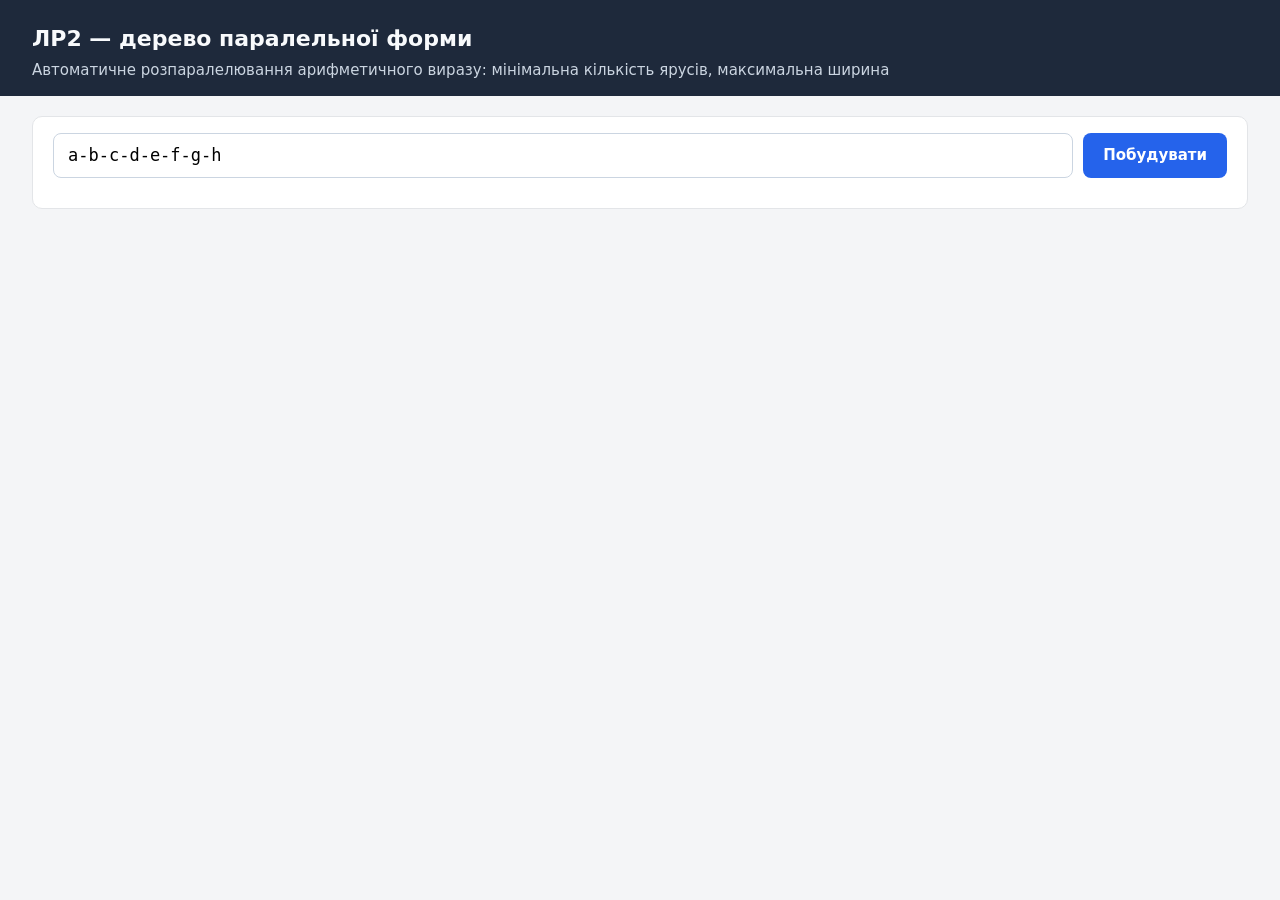
==== Pzks.Web/wwwroot/index.html @ 83dad5c4 "Lab-2" ====
<!DOCTYPE html>
<html lang="uk">
<head>
    <meta charset="utf-8">
    <meta name="viewport" content="width=device-width, initial-scale=1">
    <title>ПЗКС · ЛР2 — дерево паралельної форми</title>
    <link rel="stylesheet" href="styles.css">
</head>
<body>
<header>
    <h1>ЛР2 — дерево паралельної форми</h1>
    <p>Автоматичне розпаралелювання арифметичного виразу: мінімальна кількість ярусів, максимальна ширина</p>
</header>

<main>
    <section class="card input-card">
        <form id="form" autocomplete="off">
            <input id="expression" type="text" spellcheck="false"
                   placeholder="Введіть вираз, наприклад a-b-c-d-e-f-g-h">
            <button type="submit">Побудувати</button>
        </form>
        <div id="samples" class="samples"></div>
    </section>

    <section id="result" hidden>
        <div id="status" class="card status"></div>

        <div id="lr1" class="card" hidden>
            <h2>Помилки ЛР1</h2>
            <div id="lr1-expression" class="expression-line"></div>
            <ol id="lr1-errors" class="errors"></ol>
            <div id="lr1-correction"></div>
        </div>

        <div id="metrics" class="metrics" hidden></div>

        <div id="forms" class="card" hidden>
            <div class="form-row"><span class="label">Вихідний вираз</span><code id="source-infix"></code></div>
            <div id="simplified-row" class="form-row"><span class="label">Після розкриття дужок і спрощення</span><code id="simplified"></code></div>
            <div id="parallel-row" class="form-row"><span class="label">Паралельна форма</span><code id="parallel-infix" class="accent"></code></div>
        </div>

        <div id="steps-card" class="card" hidden>
            <h2>Перетворення</h2>
            <ol id="steps" class="steps"></ol>
        </div>

        <div id="zero-card" class="card danger" hidden>
            <h2>Недопустимі операції — ділення на 0</h2>
            <ol id="zero-errors" class="errors"></ol>
            <p>Дерево паралельної форми не будується, доки вираз містить ділення на 0.</p>
        </div>

        <div id="trees" class="trees" hidden>
            <div class="card tree-card">
                <div class="tree-head">
                    <h2>Послідовне дерево (ЛР1) <span id="source-tiers" class="muted"></span></h2>
                    <div class="tree-buttons">
                        <button type="button" class="small" data-download="source" data-format="png">PNG</button>
                        <button type="button" class="small" data-download="source" data-format="svg">SVG</button>
                    </div>
                </div>
                <div id="source-svg" class="tree-scroll"></div>
            </div>
            <div class="card tree-card">
                <div class="tree-head">
                    <h2>Дерево паралельної форми (ЛР2) <span id="parallel-tiers" class="muted"></span></h2>
                    <div class="tree-buttons">
                        <button type="button" class="small" data-download="parallel" data-format="png">PNG</button>
                        <button type="button" class="small" data-download="parallel" data-format="svg">SVG</button>
                    </div>
                </div>
                <div id="parallel-svg" class="tree-scroll"></div>
            </div>
        </div>

        <div id="levels-card" class="card" hidden>
            <h2>Операції по ярусах</h2>
            <p class="muted">Операції одного ярусу виконуються одночасно; [n] — результат операції n.</p>
            <table id="levels" class="levels"></table>
        </div>
    </section>
</main>

<script src="app.js"></script>
</body>
</html>
---- Pzks.Web/wwwroot/styles.css ----
:root {
    --bg: #f4f5f7;
    --card: #ffffff;
    --text: #1f2328;
    --muted: #6b7280;
    --border: #e3e5e8;
    --accent: #2563eb;
    --green: #16a34a;
    --green-bg: #dcfce7;
    --yellow: #a16207;
    --yellow-bg: #fef3c7;
    --blue: #1d4ed8;
    --blue-bg: #dbeafe;
    --red: #dc2626;
    --red-bg: #fee2e2;
    --purple: #9333ea;
}

* { box-sizing: border-box; }

[hidden] { display: none !important; }

body {
    margin: 0;
    background: var(--bg);
    color: var(--text);
    font: 15px/1.5 "Segoe UI", system-ui, sans-serif;
}

header {
    padding: 22px 32px 14px;
    background: #1e293b;
    color: #f8fafc;
}
header h1 { margin: 0; font-size: 22px; font-weight: 600; }
header p { margin: 4px 0 0; color: #cbd5e1; }

main { max-width: 1500px; margin: 0 auto; padding: 20px 32px 40px; }

.card {
    background: var(--card);
    border: 1px solid var(--border);
    border-radius: 10px;
    padding: 16px 20px;
    margin-bottom: 16px;
}
.card h2 { margin: 0 0 10px; font-size: 16px; font-weight: 600; }

.muted { color: var(--muted); font-weight: 400; }

form { display: flex; gap: 10px; }
#expression {
    flex: 1;
    padding: 10px 14px;
    font: 17px/1.4 Consolas, "Cascadia Mono", monospace;
    border: 1px solid #cbd5e1;
    border-radius: 8px;
}
#expression:focus { outline: 2px solid var(--accent); border-color: transparent; }

button {
    padding: 10px 20px;
    border: 0;
    border-radius: 8px;
    background: var(--accent);
    color: white;
    font: inherit;
    font-weight: 600;
    cursor: pointer;
}
button:hover { filter: brightness(1.1); }
button.small {
    padding: 3px 10px;
    font-size: 12px;
    background: #e2e8f0;
    color: var(--text);
}

.samples { display: flex; flex-wrap: wrap; gap: 14px 22px; margin-top: 14px; }
.sample-group { display: flex; align-items: center; gap: 6px; flex-wrap: wrap; }
.sample-group .group-title { font-size: 12px; color: var(--muted); margin-right: 2px; }
.chip {
    padding: 3px 10px;
    border-radius: 999px;
    font-size: 13px;
    font-weight: 600;
    cursor: pointer;
    border: 1px solid transparent;
    background: #e2e8f0;
    color: var(--text);
}
.chip:hover { border-color: currentColor; }
.chip.mandatory { background: var(--green-bg); color: var(--green); }
.chip.brackets { background: var(--yellow-bg); color: var(--yellow); }
.chip.constants { background: var(--blue-bg); color: var(--blue); }
.chip.simplification { background: var(--red-bg); color: var(--red); }

.status { font-weight: 600; }
.status.ok { border-left: 5px solid var(--green); }
.status.bad { border-left: 5px solid var(--red); }

.metrics {
    display: grid;
    grid-template-columns: repeat(auto-fit, minmax(170px, 1fr));
    gap: 12px;
    margin-bottom: 16px;
}
.metric {
    background: var(--card);
    border: 1px solid var(--border);
    border-radius: 10px;
    padding: 12px 16px;
}
.metric .name { font-size: 12px; color: var(--muted); text-transform: uppercase; letter-spacing: .04em; }
.metric .value { font-size: 24px; font-weight: 600; }
.metric .value .arrow { color: var(--muted); font-weight: 400; margin: 0 6px; }
.metric .value .after { color: var(--green); }
.metric .hint { font-size: 12px; color: var(--muted); }

.form-row { display: flex; gap: 14px; align-items: baseline; padding: 4px 0; flex-wrap: wrap; }
.form-row .label { width: 290px; color: var(--muted); flex-shrink: 0; }
code {
    font: 15px Consolas, "Cascadia Mono", monospace;
    background: #f1f5f9;
    padding: 2px 8px;
    border-radius: 5px;
    word-break: break-all;
}
code.accent { background: var(--green-bg); color: #14532d; font-weight: 600; }

.steps { margin: 0; padding-left: 26px; }
.steps li { padding: 3px 0; }
.badge {
    display: inline-block;
    min-width: 118px;
    padding: 1px 8px;
    margin-right: 8px;
    border-radius: 5px;
    font-size: 12px;
    font-weight: 600;
    text-align: center;
}
.badge.brackets { background: var(--yellow-bg); color: var(--yellow); }
.badge.simplification, .badge.constants { background: var(--blue-bg); color: var(--blue); }
.badge.regrouping { background: var(--green-bg); color: var(--green); }

.danger { border-left: 5px solid var(--red); }
.danger h2, .danger li { color: var(--red); }

.errors { margin: 8px 0 0; padding-left: 26px; }
.errors .lexical { color: var(--purple); }
.errors .syntax { color: var(--red); }

.expression-line {
    font: 17px Consolas, "Cascadia Mono", monospace;
    white-space: pre;
    overflow-x: auto;
    padding: 6px 0;
}
.expression-line .lexical { color: white; background: var(--purple); border-radius: 2px; }
.expression-line .syntax { color: white; background: var(--red); border-radius: 2px; }
.expression-line .ruler { color: #9ca3af; font-size: 12px; }

.correction { margin-top: 10px; display: flex; gap: 10px; align-items: center; flex-wrap: wrap; }

.trees {
    display: grid;
    grid-template-columns: 1fr;
    gap: 16px;
    margin-bottom: 16px;
}
.trees .card { margin-bottom: 0; }
.tree-head { display: flex; justify-content: space-between; align-items: baseline; gap: 10px; }
.tree-buttons { display: flex; gap: 6px; }
.tree-scroll { overflow-x: auto; padding-top: 6px; }
.tree-scroll svg { display: block; max-width: 100%; height: auto; margin: 0 auto; }
.tree-scroll svg .node { cursor: help; }
.tree-scroll svg .node:hover ellipse { fill: #dbeafe; stroke: var(--accent); }

.levels { border-collapse: collapse; width: 100%; }
.levels th, .levels td { border-top: 1px solid var(--border); padding: 7px 10px; text-align: left; vertical-align: top; }
.levels th { width: 130px; white-space: nowrap; font-weight: 600; }
.op {
    display: inline-block;
    margin: 2px 6px 2px 0;
    padding: 2px 8px;
    border-radius: 5px;
    background: #f1f5f9;
    font: 14px Consolas, "Cascadia Mono", monospace;
}
.op b { color: var(--accent); }
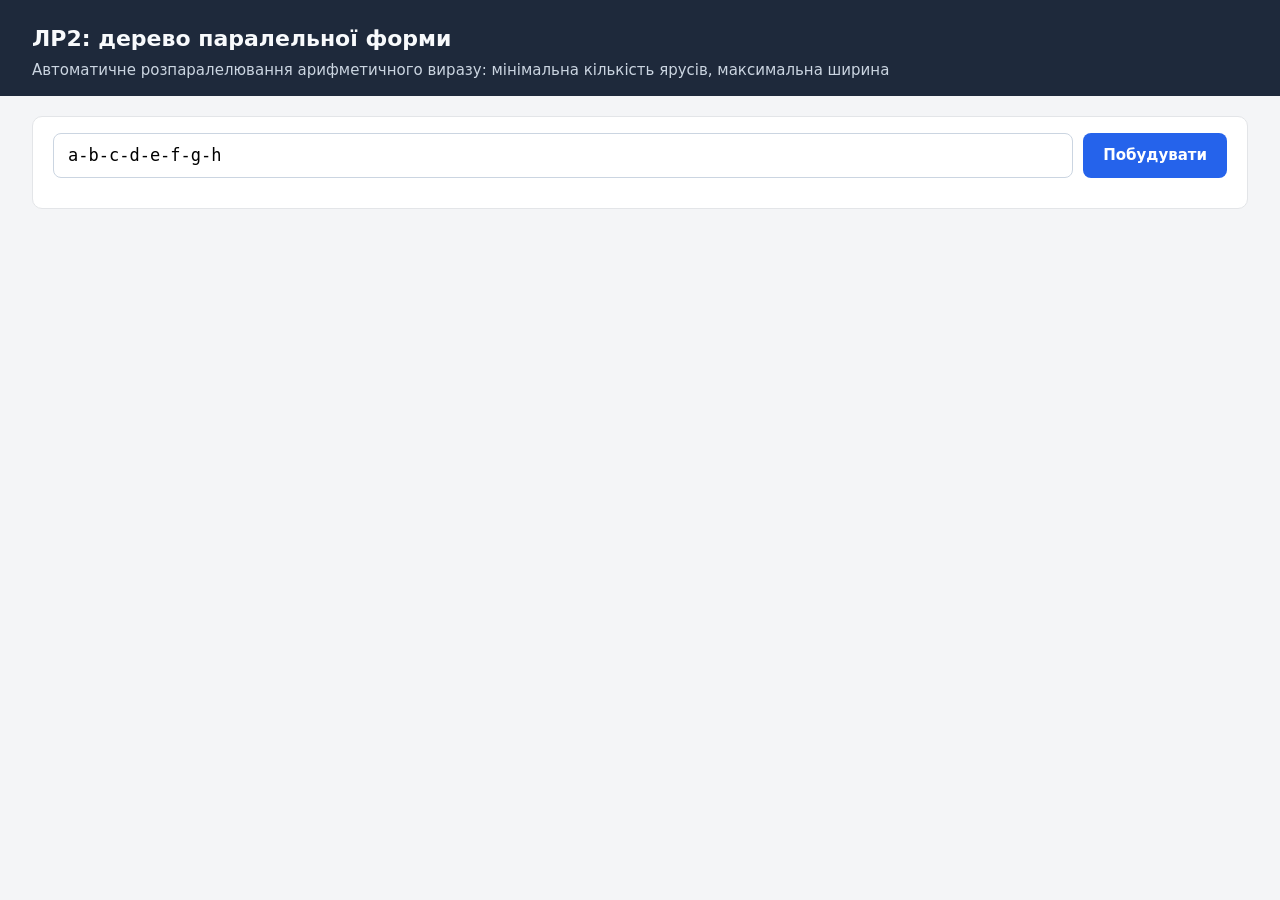
==== commit bd801620: "Lab-2 update" ====
--- a/Pzks.Web/wwwroot/index.html
+++ b/Pzks.Web/wwwroot/index.html
@@ -3,12 +3,12 @@
 <head>
     <meta charset="utf-8">
     <meta name="viewport" content="width=device-width, initial-scale=1">
-    <title>ПЗКС · ЛР2 — дерево паралельної форми</title>
+    <title>ПЗКС · ЛР2: дерево паралельної форми</title>
     <link rel="stylesheet" href="styles.css">
 </head>
 <body>
 <header>
-    <h1>ЛР2 — дерево паралельної форми</h1>
+    <h1>ЛР2: дерево паралельної форми</h1>
     <p>Автоматичне розпаралелювання арифметичного виразу: мінімальна кількість ярусів, максимальна ширина</p>
 </header>
 
@@ -51,27 +51,15 @@
             <p>Дерево паралельної форми не будується, доки вираз містить ділення на 0.</p>
         </div>
 
-        <div id="trees" class="trees" hidden>
-            <div class="card tree-card">
-                <div class="tree-head">
-                    <h2>Послідовне дерево (ЛР1) <span id="source-tiers" class="muted"></span></h2>
-                    <div class="tree-buttons">
-                        <button type="button" class="small" data-download="source" data-format="png">PNG</button>
-                        <button type="button" class="small" data-download="source" data-format="svg">SVG</button>
-                    </div>
+        <div id="parallel-card" class="card tree-card" hidden>
+            <div class="tree-head">
+                <h2>Дерево паралельної форми <span id="parallel-tiers" class="muted"></span></h2>
+                <div class="tree-buttons">
+                    <button type="button" class="small" data-download="parallel" data-format="png">PNG</button>
+                    <button type="button" class="small" data-download="parallel" data-format="svg">SVG</button>
                 </div>
-                <div id="source-svg" class="tree-scroll"></div>
             </div>
-            <div class="card tree-card">
-                <div class="tree-head">
-                    <h2>Дерево паралельної форми (ЛР2) <span id="parallel-tiers" class="muted"></span></h2>
-                    <div class="tree-buttons">
-                        <button type="button" class="small" data-download="parallel" data-format="png">PNG</button>
-                        <button type="button" class="small" data-download="parallel" data-format="svg">SVG</button>
-                    </div>
-                </div>
-                <div id="parallel-svg" class="tree-scroll"></div>
-            </div>
+            <div id="parallel-svg" class="tree-scroll"></div>
         </div>
 
         <div id="levels-card" class="card" hidden>
@@ -79,6 +67,17 @@
             <p class="muted">Операції одного ярусу виконуються одночасно; [n] — результат операції n.</p>
             <table id="levels" class="levels"></table>
         </div>
+
+        <div id="source-card" class="card tree-card" hidden>
+            <div class="tree-head">
+                <h2>Для порівняння: послідовне дерево з ЛР1 <span id="source-tiers" class="muted"></span></h2>
+                <div class="tree-buttons">
+                    <button type="button" class="small" data-download="source" data-format="png">PNG</button>
+                    <button type="button" class="small" data-download="source" data-format="svg">SVG</button>
+                </div>
+            </div>
+            <div id="source-svg" class="tree-scroll"></div>
+        </div>
     </section>
 </main>
 
--- a/Pzks.Web/wwwroot/styles.css
+++ b/Pzks.Web/wwwroot/styles.css
@@ -163,13 +163,6 @@
 
 .correction { margin-top: 10px; display: flex; gap: 10px; align-items: center; flex-wrap: wrap; }
 
-.trees {
-    display: grid;
-    grid-template-columns: 1fr;
-    gap: 16px;
-    margin-bottom: 16px;
-}
-.trees .card { margin-bottom: 0; }
 .tree-head { display: flex; justify-content: space-between; align-items: baseline; gap: 10px; }
 .tree-buttons { display: flex; gap: 6px; }
 .tree-scroll { overflow-x: auto; padding-top: 6px; }
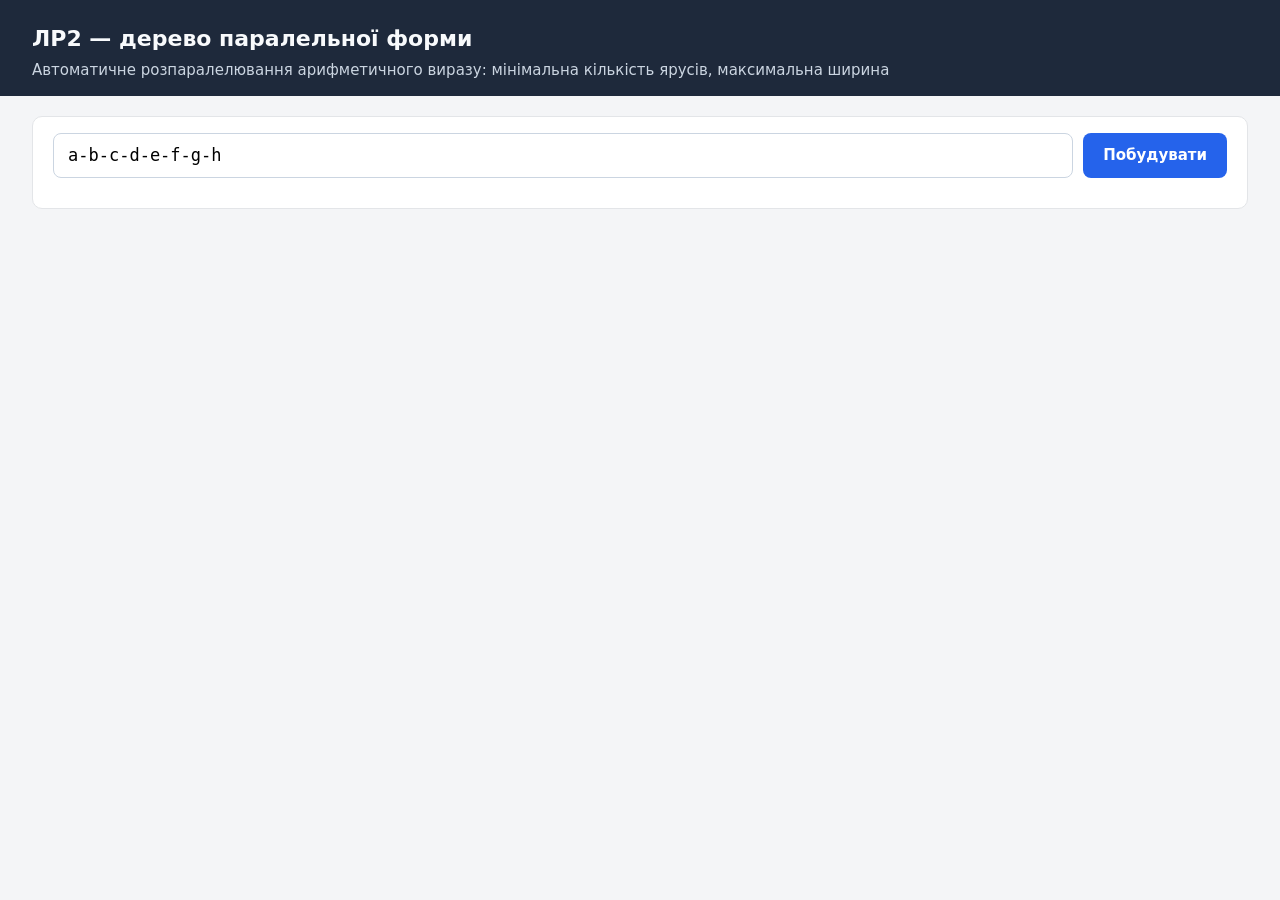
==== commit ecd9ca29: "Lab-2 update" ====
--- a/Pzks.Web/wwwroot/index.html
+++ b/Pzks.Web/wwwroot/index.html
@@ -8,7 +8,7 @@
 </head>
 <body>
 <header>
-    <h1>ЛР2: дерево паралельної форми</h1>
+    <h1>ЛР2 — дерево паралельної форми</h1>
     <p>Автоматичне розпаралелювання арифметичного виразу: мінімальна кількість ярусів, максимальна ширина</p>
 </header>
 
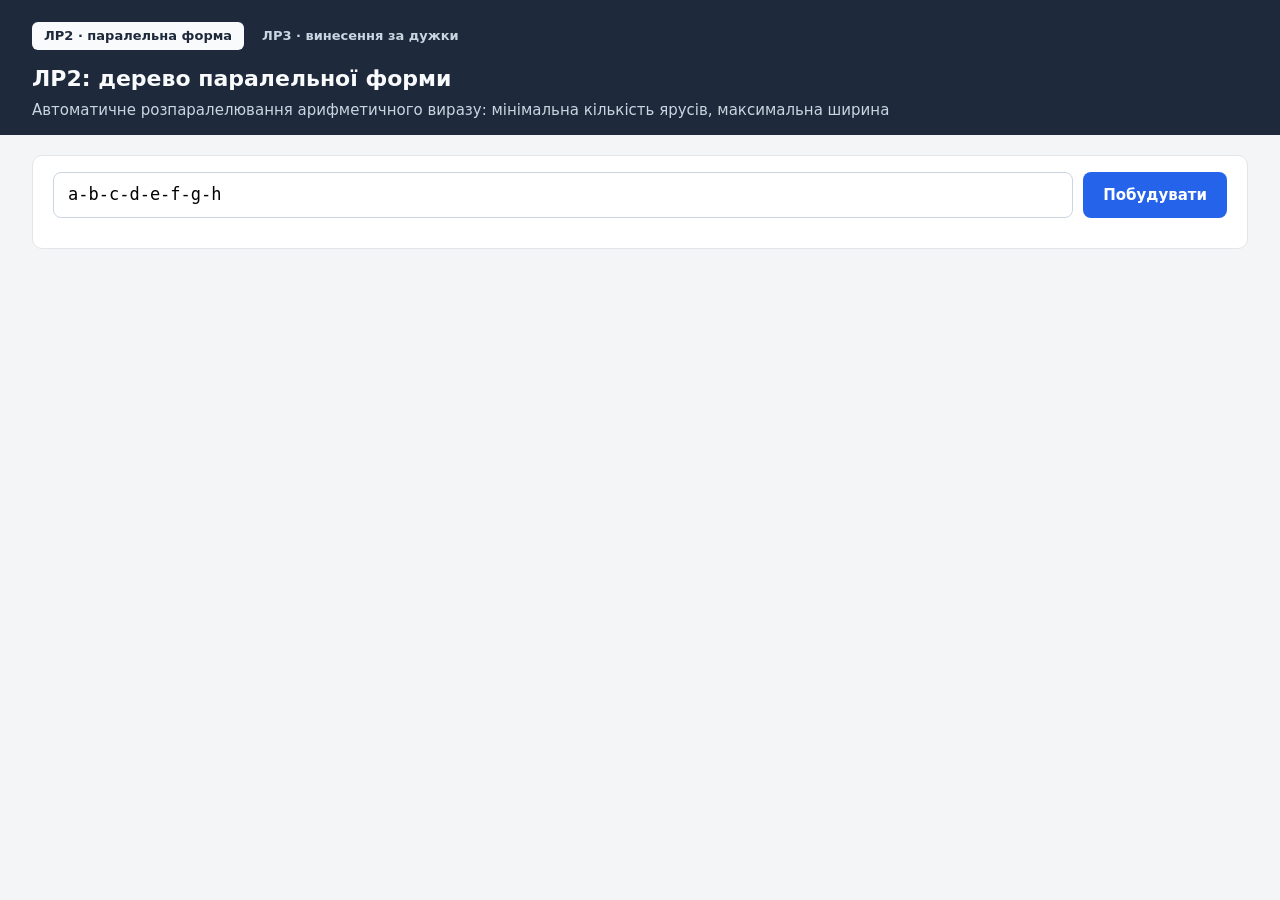
==== commit b77dfa9a: "Lab-3" ====
--- a/Pzks.Web/wwwroot/index.html
+++ b/Pzks.Web/wwwroot/index.html
@@ -8,7 +8,11 @@
 </head>
 <body>
 <header>
-    <h1>ЛР2 — дерево паралельної форми</h1>
+    <nav class="tabs">
+        <a href="index.html" class="active">ЛР2 · паралельна форма</a>
+        <a href="lab3.html">ЛР3 · винесення за дужки</a>
+    </nav>
+    <h1>ЛР2: дерево паралельної форми</h1>
     <p>Автоматичне розпаралелювання арифметичного виразу: мінімальна кількість ярусів, максимальна ширина</p>
 </header>
 
@@ -81,6 +85,7 @@
     </section>
 </main>
 
+<script src="common.js"></script>
 <script src="app.js"></script>
 </body>
 </html>
--- a/Pzks.Web/wwwroot/styles.css
+++ b/Pzks.Web/wwwroot/styles.css
@@ -33,6 +33,17 @@
     color: #f8fafc;
 }
 header h1 { margin: 0; font-size: 22px; font-weight: 600; }
+.tabs { display: flex; gap: 6px; margin-bottom: 12px; }
+.tabs a {
+    padding: 4px 12px;
+    border-radius: 6px;
+    color: #cbd5e1;
+    text-decoration: none;
+    font-size: 13px;
+    font-weight: 600;
+}
+.tabs a:hover { background: #334155; }
+.tabs a.active { background: #f8fafc; color: #1e293b; }
 header p { margin: 4px 0 0; color: #cbd5e1; }
 
 main { max-width: 1500px; margin: 0 auto; padding: 20px 32px 40px; }
@@ -94,6 +105,7 @@
 .chip.brackets { background: var(--yellow-bg); color: var(--yellow); }
 .chip.constants { background: var(--blue-bg); color: var(--blue); }
 .chip.simplification { background: var(--red-bg); color: var(--red); }
+.chip.associative { background: var(--blue-bg); color: var(--blue); }
 
 .status { font-weight: 600; }
 .status.ok { border-left: 5px solid var(--green); }
@@ -182,3 +194,27 @@
     font: 14px Consolas, "Cascadia Mono", monospace;
 }
 .op b { color: var(--accent); }
+
+/* ЛР3 */
+.note { margin: 8px 0 0; color: var(--yellow); }
+.badge.factoring { background: var(--blue-bg); color: var(--blue); min-width: 0; }
+
+.forms-table { border-collapse: collapse; width: 100%; font-size: 14px; }
+.forms-table th, .forms-table td { border-top: 1px solid var(--border); padding: 6px 8px; text-align: left; vertical-align: top; }
+.forms-table th { font-size: 12px; color: var(--muted); font-weight: 600; text-transform: uppercase; letter-spacing: .03em; }
+.forms-table .num { width: 80px; text-align: right; white-space: nowrap; font-variant-numeric: tabular-nums; }
+.forms-table .code { width: 230px; }
+.forms-table td.code { font: 13px Consolas, "Cascadia Mono", monospace; color: var(--muted); }
+.forms-table td.infix { font: 14px Consolas, "Cascadia Mono", monospace; word-break: break-all; }
+.forms-table tbody tr { cursor: pointer; }
+.forms-table tbody tr:hover { background: #f8fafc; }
+.forms-table tr.best td { background: var(--green-bg); }
+.forms-table tr.selected td { font-weight: 600; }
+.forms-table tr.selected td:first-child { box-shadow: inset 4px 0 0 var(--accent); }
+.forms-table tr.original td.infix::after { content: " · вихідна"; color: var(--muted); font-family: "Segoe UI", sans-serif; }
+.table-more { margin-top: 10px; }
+
+.graph-scroll { overflow-x: auto; padding-top: 6px; }
+.graph-scroll svg { display: block; margin: 0 auto; }
+.graph-scroll svg .form-node { cursor: pointer; }
+.graph-scroll svg .form-node:hover circle { stroke: var(--accent); fill: #dbeafe; }
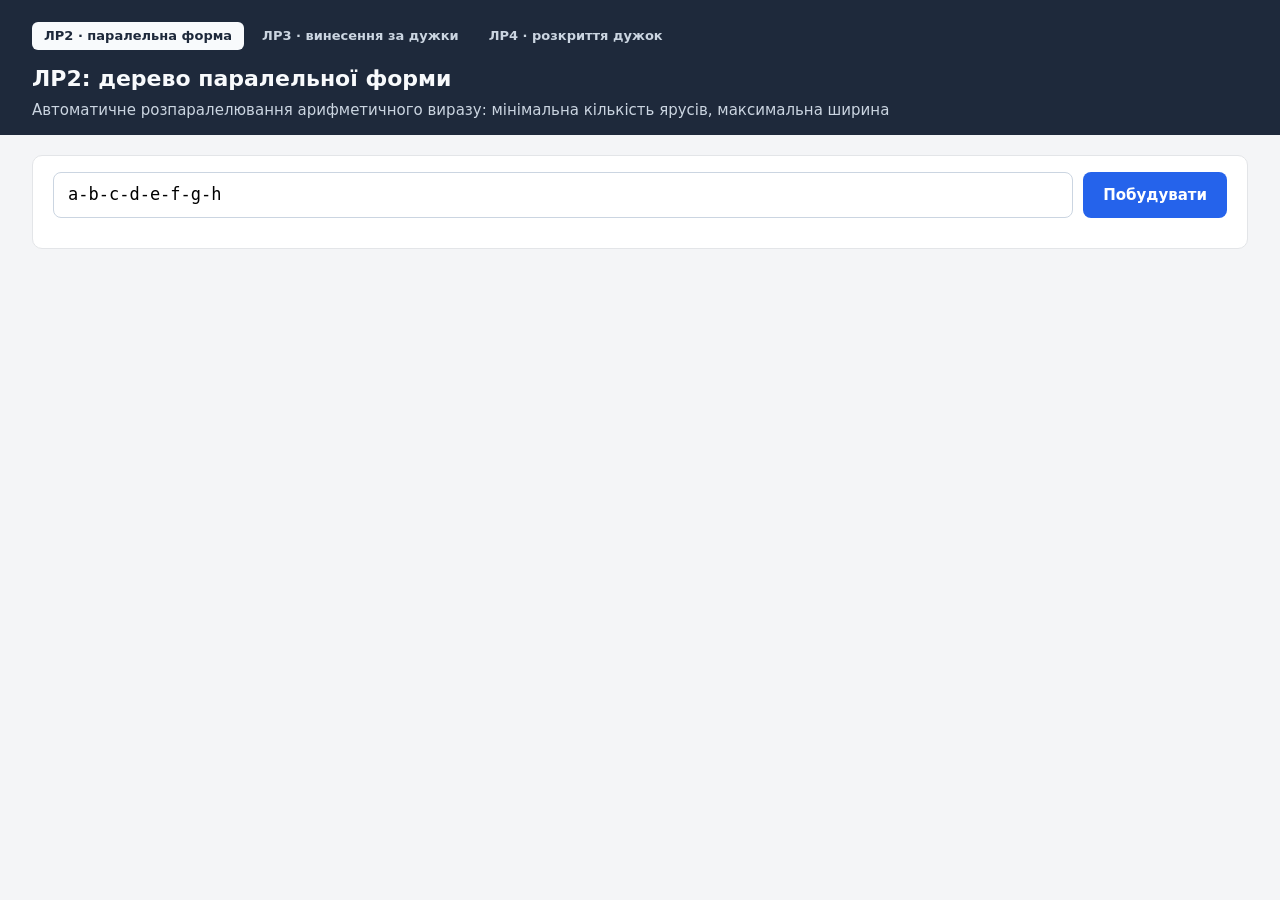
==== commit b6159505: "Lab-4" ====
--- a/Pzks.Web/wwwroot/index.html
+++ b/Pzks.Web/wwwroot/index.html
@@ -11,6 +11,7 @@
     <nav class="tabs">
         <a href="index.html" class="active">ЛР2 · паралельна форма</a>
         <a href="lab3.html">ЛР3 · винесення за дужки</a>
+        <a href="lab4.html">ЛР4 · розкриття дужок</a>
     </nav>
     <h1>ЛР2: дерево паралельної форми</h1>
     <p>Автоматичне розпаралелювання арифметичного виразу: мінімальна кількість ярусів, максимальна ширина</p>
--- a/Pzks.Web/wwwroot/styles.css
+++ b/Pzks.Web/wwwroot/styles.css
@@ -14,6 +14,8 @@
     --red: #dc2626;
     --red-bg: #fee2e2;
     --purple: #9333ea;
+    --orange: #b5520b;
+    --orange-bg: #fbe7d6;
 }
 
 * { box-sizing: border-box; }
@@ -106,6 +108,11 @@
 .chip.constants { background: var(--blue-bg); color: var(--blue); }
 .chip.simplification { background: var(--red-bg); color: var(--red); }
 .chip.associative { background: var(--blue-bg); color: var(--blue); }
+.chip.distributive { background: var(--orange-bg); color: var(--orange); }
+.chip.example { background: var(--green-bg); color: var(--green); }
+
+.laws { display: flex; align-items: center; gap: 8px; margin-top: 12px; font-size: 14px; color: var(--muted); }
+.laws select { font: inherit; color: var(--text); padding: 4px 8px; border: 1px solid var(--border); border-radius: 6px; background: white; }
 
 .status { font-weight: 600; }
 .status.ok { border-left: 5px solid var(--green); }
@@ -198,6 +205,7 @@
 /* ЛР3 */
 .note { margin: 8px 0 0; color: var(--yellow); }
 .badge.factoring { background: var(--blue-bg); color: var(--blue); min-width: 0; }
+.badge.distributive { background: var(--orange-bg); color: var(--orange); min-width: 0; }
 
 .forms-table { border-collapse: collapse; width: 100%; font-size: 14px; }
 .forms-table th, .forms-table td { border-top: 1px solid var(--border); padding: 6px 8px; text-align: left; vertical-align: top; }
@@ -208,6 +216,7 @@
 .forms-table td.infix { font: 14px Consolas, "Cascadia Mono", monospace; word-break: break-all; }
 .forms-table tbody tr { cursor: pointer; }
 .forms-table tbody tr:hover { background: #f8fafc; }
+.forms-table tr.expanded td { background: var(--orange-bg); }
 .forms-table tr.best td { background: var(--green-bg); }
 .forms-table tr.selected td { font-weight: 600; }
 .forms-table tr.selected td:first-child { box-shadow: inset 4px 0 0 var(--accent); }
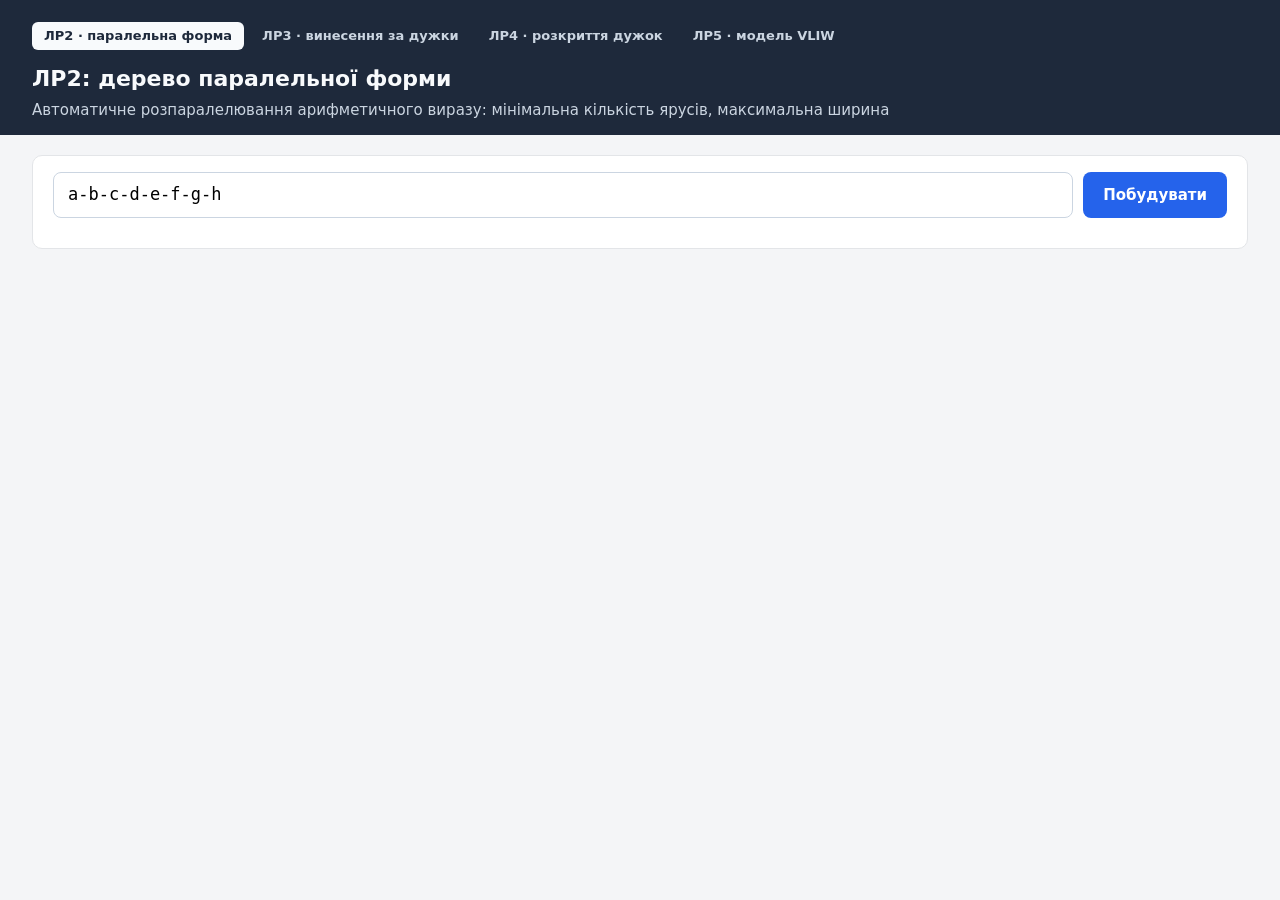
==== commit a5b3b8c1: "Lab-5" ====
--- a/Pzks.Web/wwwroot/index.html
+++ b/Pzks.Web/wwwroot/index.html
@@ -12,6 +12,7 @@
         <a href="index.html" class="active">ЛР2 · паралельна форма</a>
         <a href="lab3.html">ЛР3 · винесення за дужки</a>
         <a href="lab4.html">ЛР4 · розкриття дужок</a>
+        <a href="lab5.html">ЛР5 · модель VLIW</a>
     </nav>
     <h1>ЛР2: дерево паралельної форми</h1>
     <p>Автоматичне розпаралелювання арифметичного виразу: мінімальна кількість ярусів, максимальна ширина</p>
--- a/Pzks.Web/wwwroot/styles.css
+++ b/Pzks.Web/wwwroot/styles.css
@@ -223,6 +223,16 @@
 .forms-table tr.original td.infix::after { content: " · вихідна"; color: var(--muted); font-family: "Segoe UI", sans-serif; }
 .table-more { margin-top: 10px; }
 
+/* ЛР5 */
+.params { display: flex; flex-wrap: wrap; align-items: center; gap: 8px 16px; margin-top: 12px; font-size: 14px; color: var(--muted); }
+.params label { display: flex; align-items: center; gap: 6px; }
+.params input { width: 58px; padding: 4px 6px; font: inherit; color: var(--text); border: 1px solid var(--border); border-radius: 6px; }
+.params-sep { margin-left: 8px; }
+.gantt-scroll { overflow-x: auto; padding-top: 6px; }
+.gantt-scroll svg { display: block; }
+.small-text { font-size: 12px; }
+.load-table { margin-top: 12px; }
+
 .graph-scroll { overflow-x: auto; padding-top: 6px; }
 .graph-scroll svg { display: block; margin: 0 auto; }
 .graph-scroll svg .form-node { cursor: pointer; }
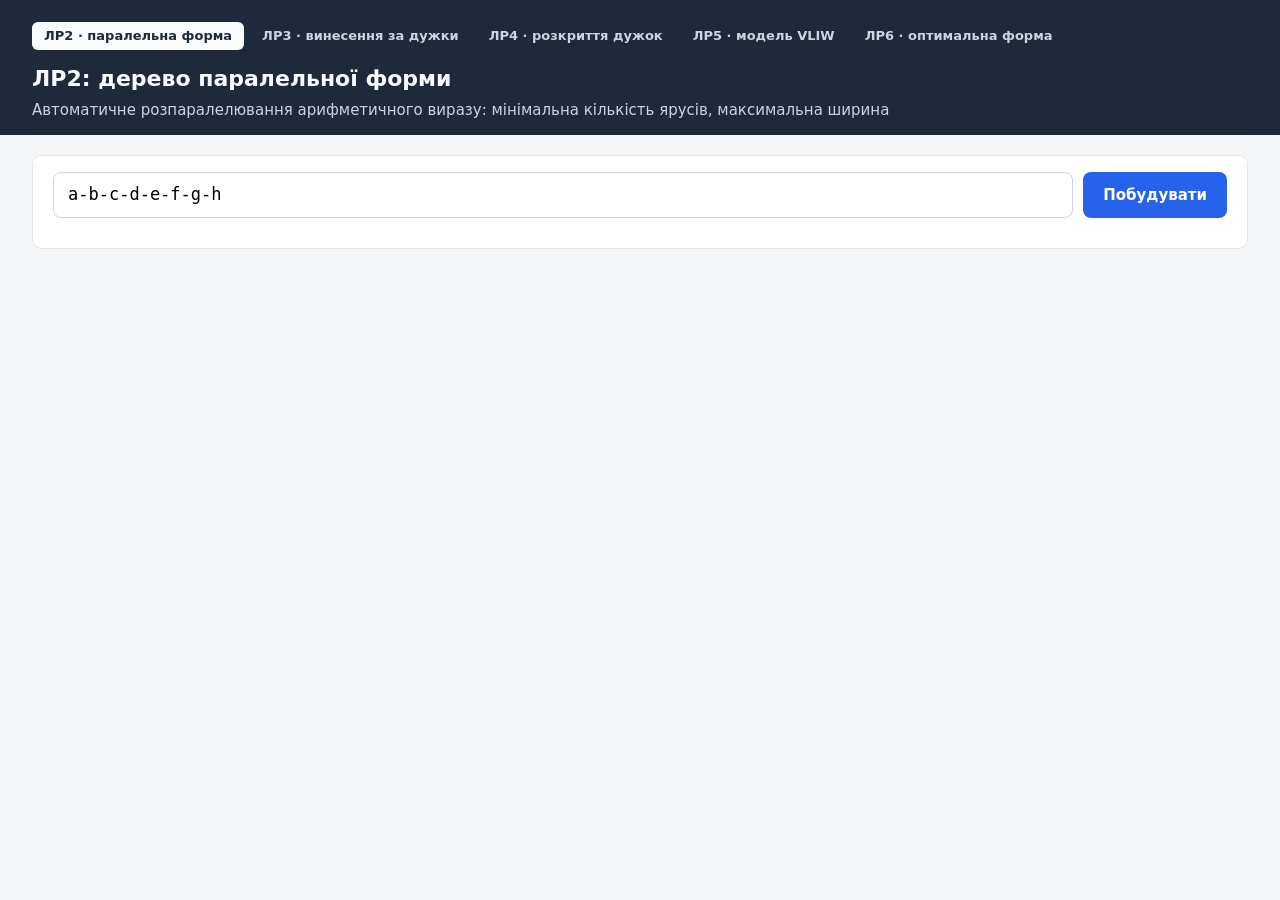
==== commit 7d12a0e0: "Lab-6" ====
--- a/Pzks.Web/wwwroot/index.html
+++ b/Pzks.Web/wwwroot/index.html
@@ -13,6 +13,7 @@
         <a href="lab3.html">ЛР3 · винесення за дужки</a>
         <a href="lab4.html">ЛР4 · розкриття дужок</a>
         <a href="lab5.html">ЛР5 · модель VLIW</a>
+        <a href="lab6.html">ЛР6 · оптимальна форма</a>
     </nav>
     <h1>ЛР2: дерево паралельної форми</h1>
     <p>Автоматичне розпаралелювання арифметичного виразу: мінімальна кількість ярусів, максимальна ширина</p>
--- a/Pzks.Web/wwwroot/styles.css
+++ b/Pzks.Web/wwwroot/styles.css
@@ -233,6 +233,19 @@
 .small-text { font-size: 12px; }
 .load-table { margin-top: 12px; }
 
+/* ЛР6 */
+.sub-title { margin-top: 18px !important; }
+.forms-table.compact { width: auto; min-width: 480px; margin-top: 8px; }
+.forms-table.compact .num { width: 160px; }
+.bars { display: grid; gap: 4px; }
+.bar-row { display: grid; grid-template-columns: 90px 1fr 110px; gap: 10px; align-items: center; font-size: 13px; }
+.bar-label { color: var(--muted); text-align: right; font-variant-numeric: tabular-nums; }
+.bar-track { background: #f1f5f9; border-radius: 4px; height: 14px; }
+.bar { display: block; height: 100%; border-radius: 4px; background: #94a3b8; }
+.bar.best { background: var(--green); }
+.bar.original { background: var(--accent); }
+.bar-value { font-variant-numeric: tabular-nums; }
+
 .graph-scroll { overflow-x: auto; padding-top: 6px; }
 .graph-scroll svg { display: block; margin: 0 auto; }
 .graph-scroll svg .form-node { cursor: pointer; }
